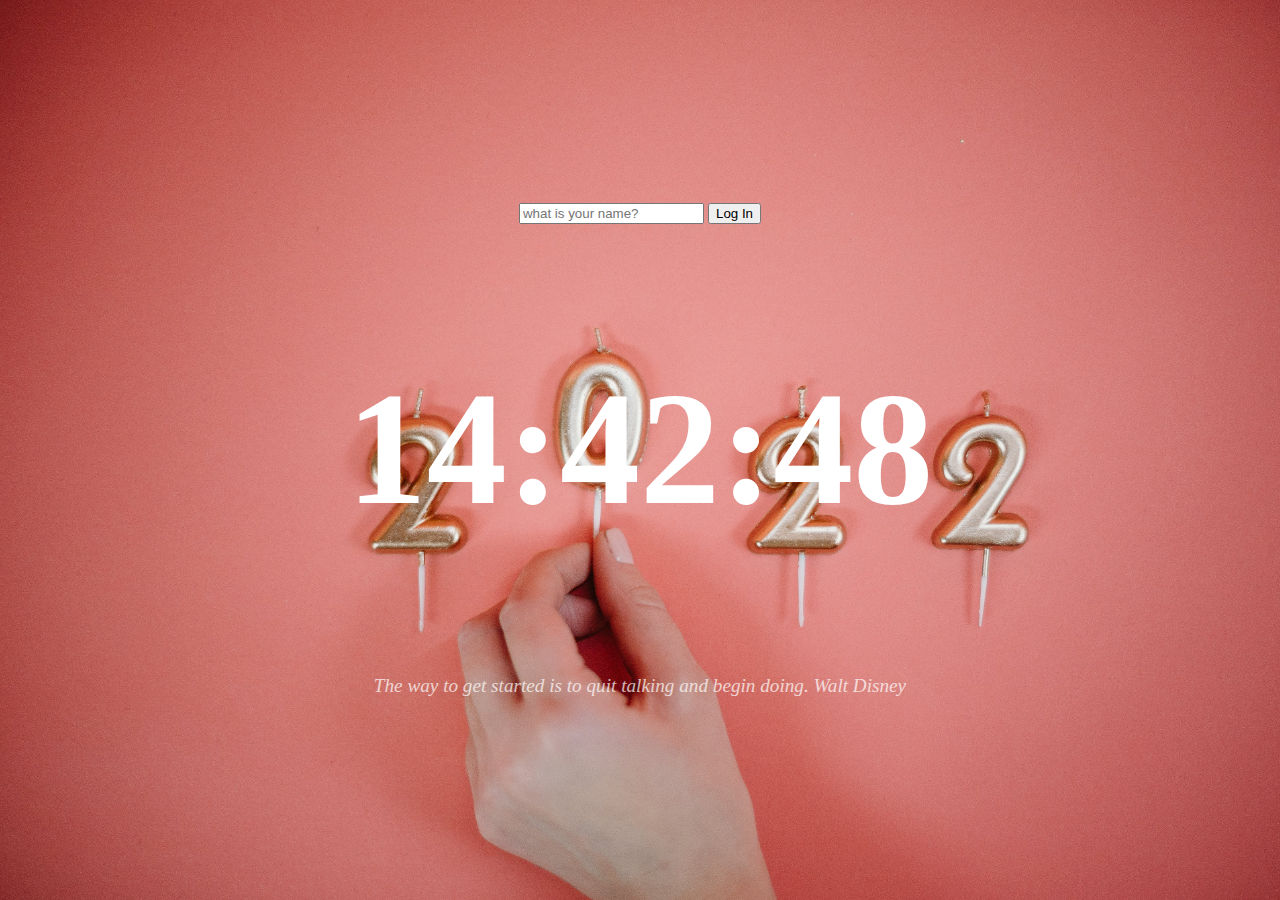
==== for_vanilaJS_course/momentum/index.html @ 10c6c202 "folder migration" ====
<!DOCTYPE html>
<html lang="en">
  <head>
    <meta charset="UTF-8" />
    <meta name="viewport" content="width=device-width, initial-scale=1.0" />
    <title>Momentum App</title>
    <link rel="stylesheet" href="css/style.css" />
  </head>
  <body>
    <form class="hidden" id="login-form" class="">
      <input
        required
        maxlength="15"
        type="text"
        placeholder="what is your name?"
      />
      <button>Log In</button>
    </form>
    <h2 id="clock" class="">00:00:00</h2>
    <h1 id="greeting" class="hidden"></h1>
    <div id="quote">
      <span></span>
      <span></span>
    </div>
    <script src="js/greetings.js"></script>
    <script src="js/clock.js"></script>
    <script src="js/quotes.js"></script>
    <script src="js/background.js"></script>
  </body>
</html>
---- for_vanilaJS_course/momentum/css/style.css ----
.hidden{
    display:none;
}
body{
    width:100vh;
    height:100vh;
    margin:auto;
    display:flex;
    flex-direction: column;
    align-items: center;
    justify-content: center;
}
h2, h1, #quote {
    color:white;
    opacity:0.7;
}
h2{
    font-size: 10rem;
    opacity:1.0;
}
#quote{
    font-size:1.2rem;
    font-family:Cambria, Cochin, Georgia, Times, 'Times New Roman', serif;
    font-style:italic;
}
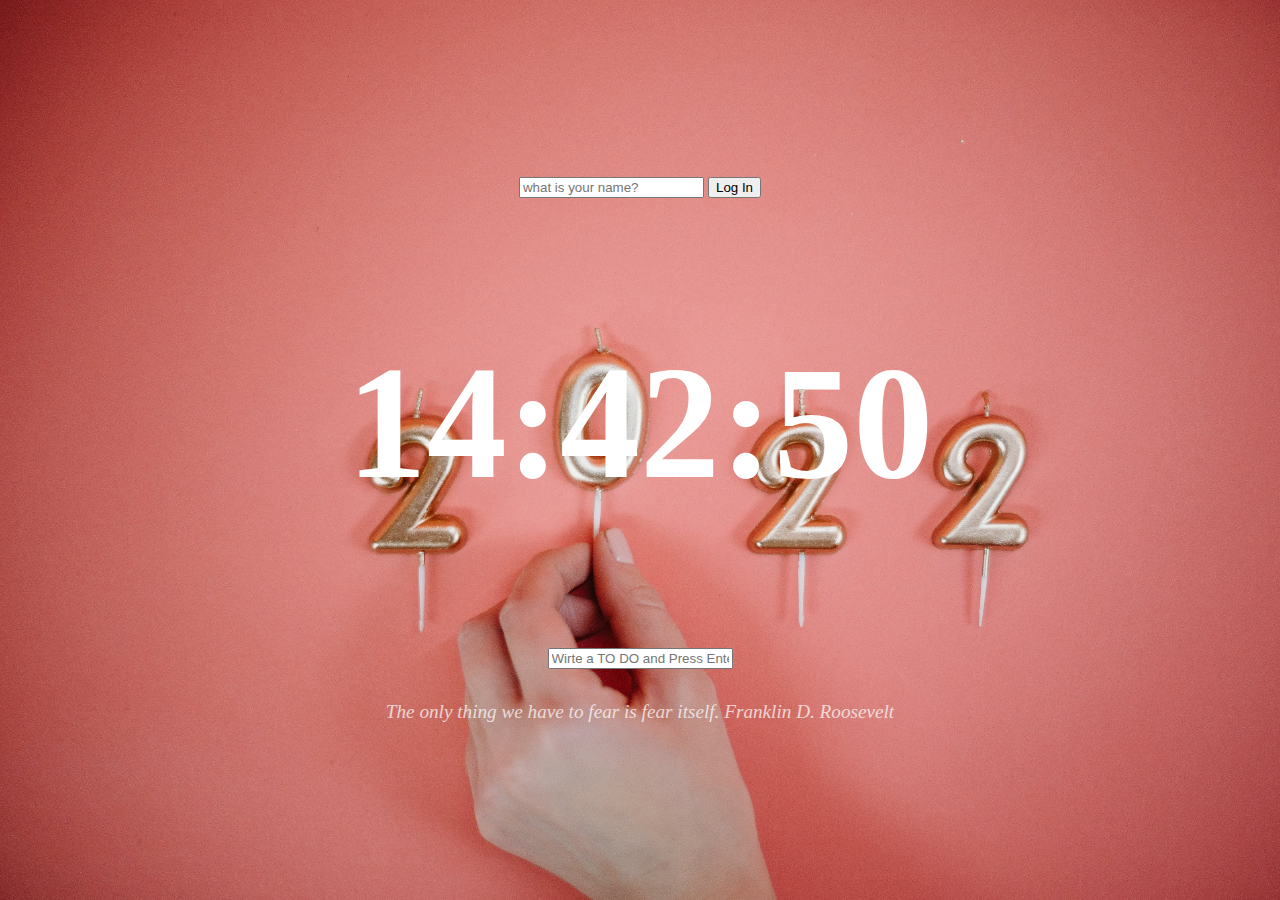
==== commit 1430bfdc: "doing toDo 1" ====
--- a/for_vanilaJS_course/momentum/index.html
+++ b/for_vanilaJS_course/momentum/index.html
@@ -18,6 +18,10 @@
     </form>
     <h2 id="clock" class="">00:00:00</h2>
     <h1 id="greeting" class="hidden"></h1>
+    <form id="todo-form">
+      <input type="text" placeholder="Wirte a TO DO and Press Enter" required />
+    </form>
+    <ul id="todo-list"></ul>
     <div id="quote">
       <span></span>
       <span></span>
@@ -26,5 +30,6 @@
     <script src="js/clock.js"></script>
     <script src="js/quotes.js"></script>
     <script src="js/background.js"></script>
+    <script src="js/todo.js"></script>
   </body>
 </html>
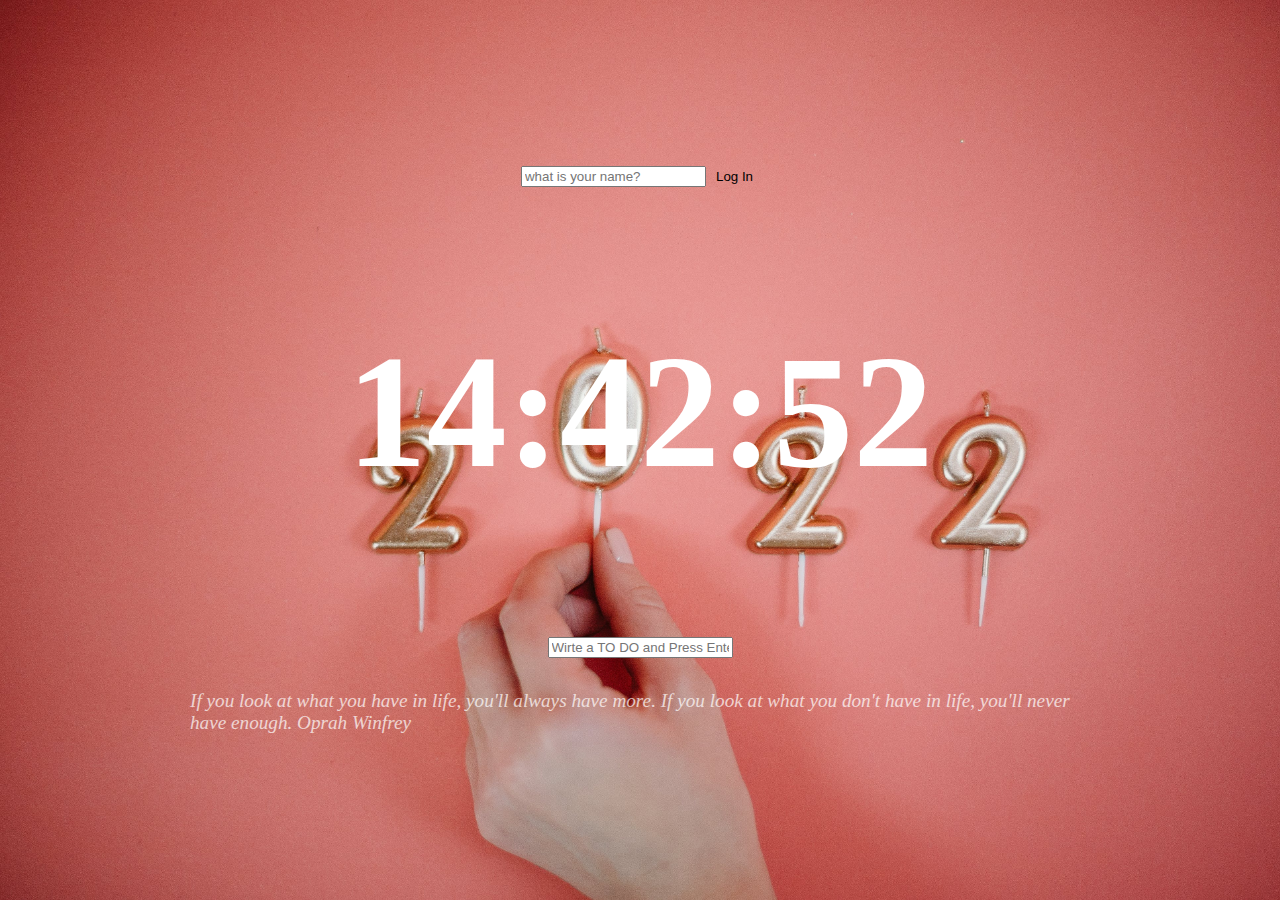
==== commit 53d3dd52: "인간을 만들었어" ====
--- a/for_vanilaJS_course/momentum/index.html
+++ b/for_vanilaJS_course/momentum/index.html
@@ -26,10 +26,15 @@
       <span></span>
       <span></span>
     </div>
+    <div id="weather">
+      <span></span>
+      <span></span>
+    </div>
     <script src="js/greetings.js"></script>
     <script src="js/clock.js"></script>
     <script src="js/quotes.js"></script>
     <script src="js/background.js"></script>
     <script src="js/todo.js"></script>
+    <script src="js/weather.js"></script>
   </body>
 </html>
--- a/for_vanilaJS_course/momentum/css/style.css
+++ b/for_vanilaJS_course/momentum/css/style.css
@@ -1,25 +1,46 @@
-.hidden{
-    display:none;
+.hidden {
+  display: none;
 }
-body{
-    width:100vh;
-    height:100vh;
-    margin:auto;
-    display:flex;
-    flex-direction: column;
-    align-items: center;
-    justify-content: center;
+body {
+  width: 100vh;
+  height: 100vh;
+  margin: auto;
+  display: flex;
+  flex-direction: column;
+  align-items: center;
+  justify-content: center;
 }
-h2, h1, #quote {
-    color:white;
-    opacity:0.7;
+h2,
+h1,
+#quote {
+  color: white;
+  opacity: 0.7;
 }
-h2{
-    font-size: 10rem;
-    opacity:1.0;
+h2 {
+  font-size: 10rem;
+  opacity: 1;
 }
-#quote{
-    font-size:1.2rem;
-    font-family:Cambria, Cochin, Georgia, Times, 'Times New Roman', serif;
-    font-style:italic;
-}+#quote {
+  font-size: 1.2rem;
+  font-family: Cambria, Cochin, Georgia, Times, "Times New Roman", serif;
+  font-style: italic;
+}
+
+#todo-list {
+  color: white;
+  list-style: none;
+}
+
+#weather {
+  position: absolute;
+  top: 25px;
+  right: 50px;
+  color: white;
+  font-weight: bold;
+  font-style: italic;
+}
+
+button {
+  background-color: transparent;
+  border: 0;
+}
